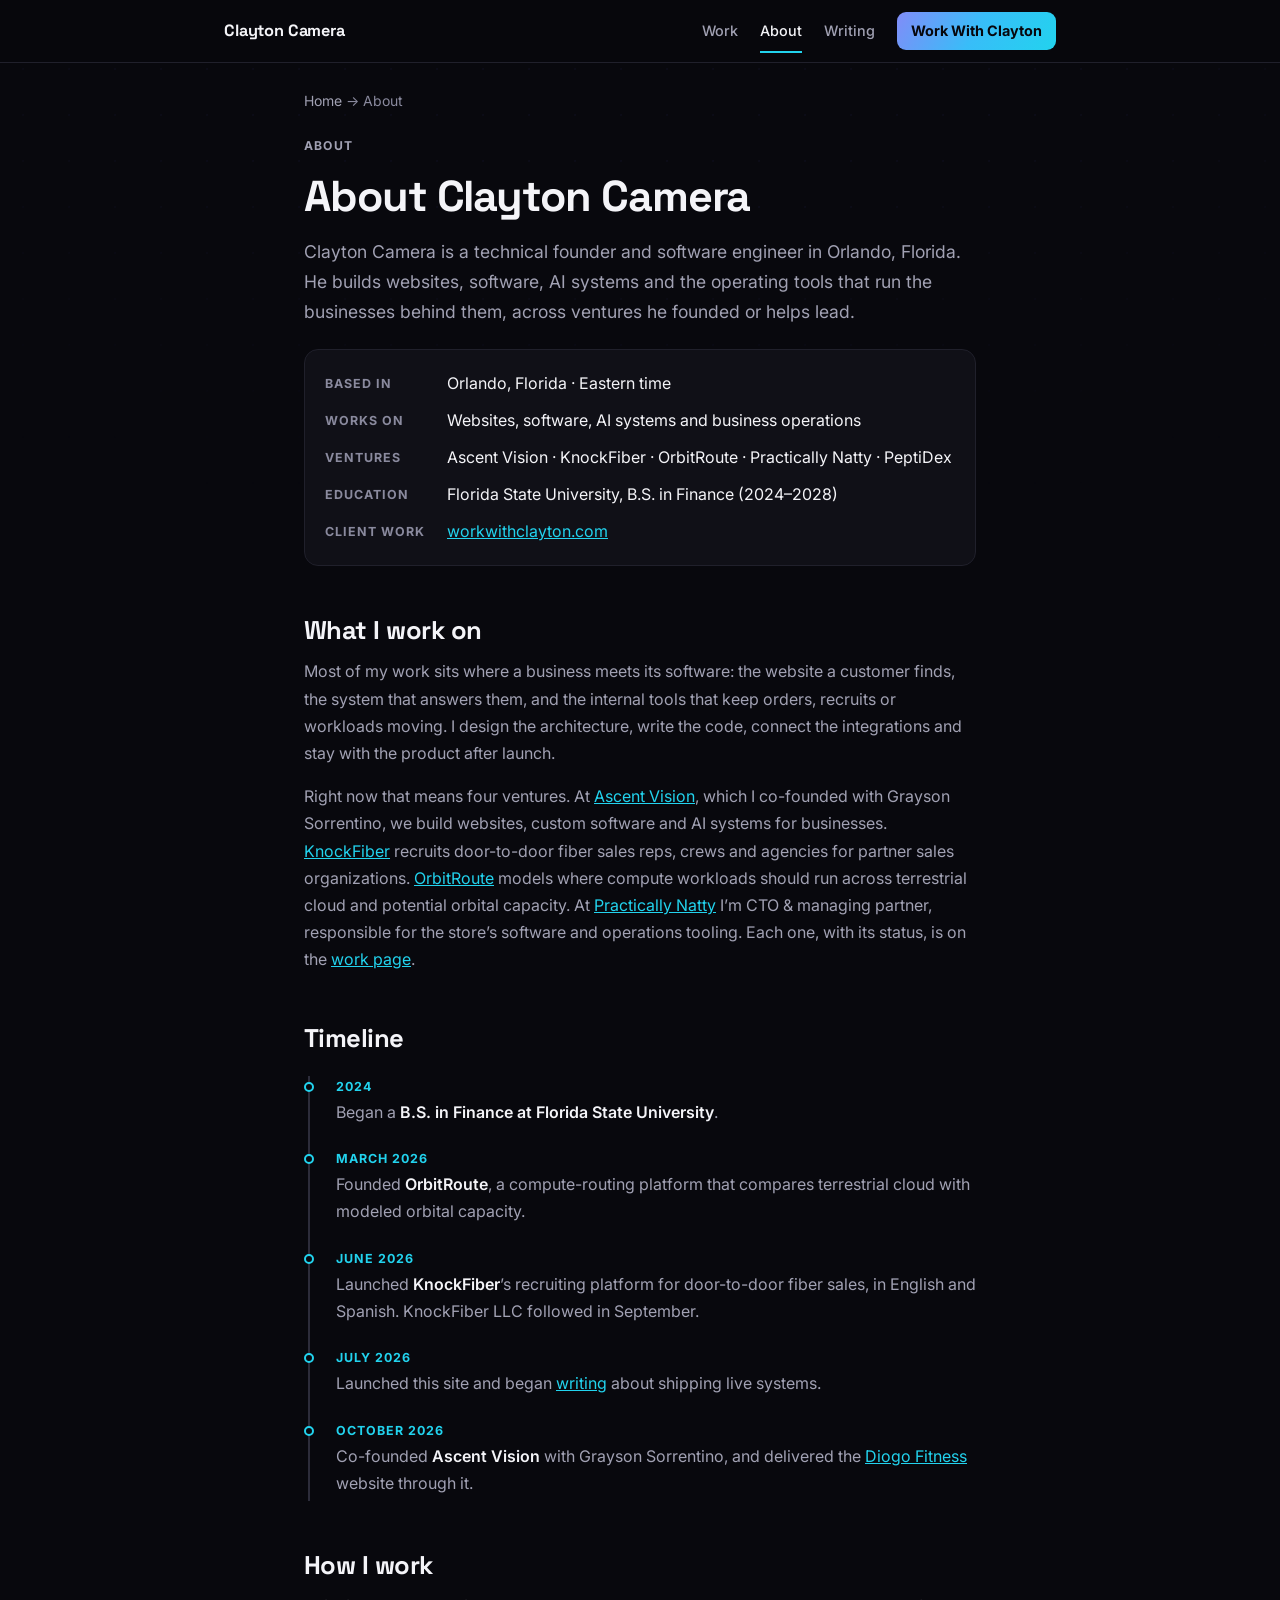
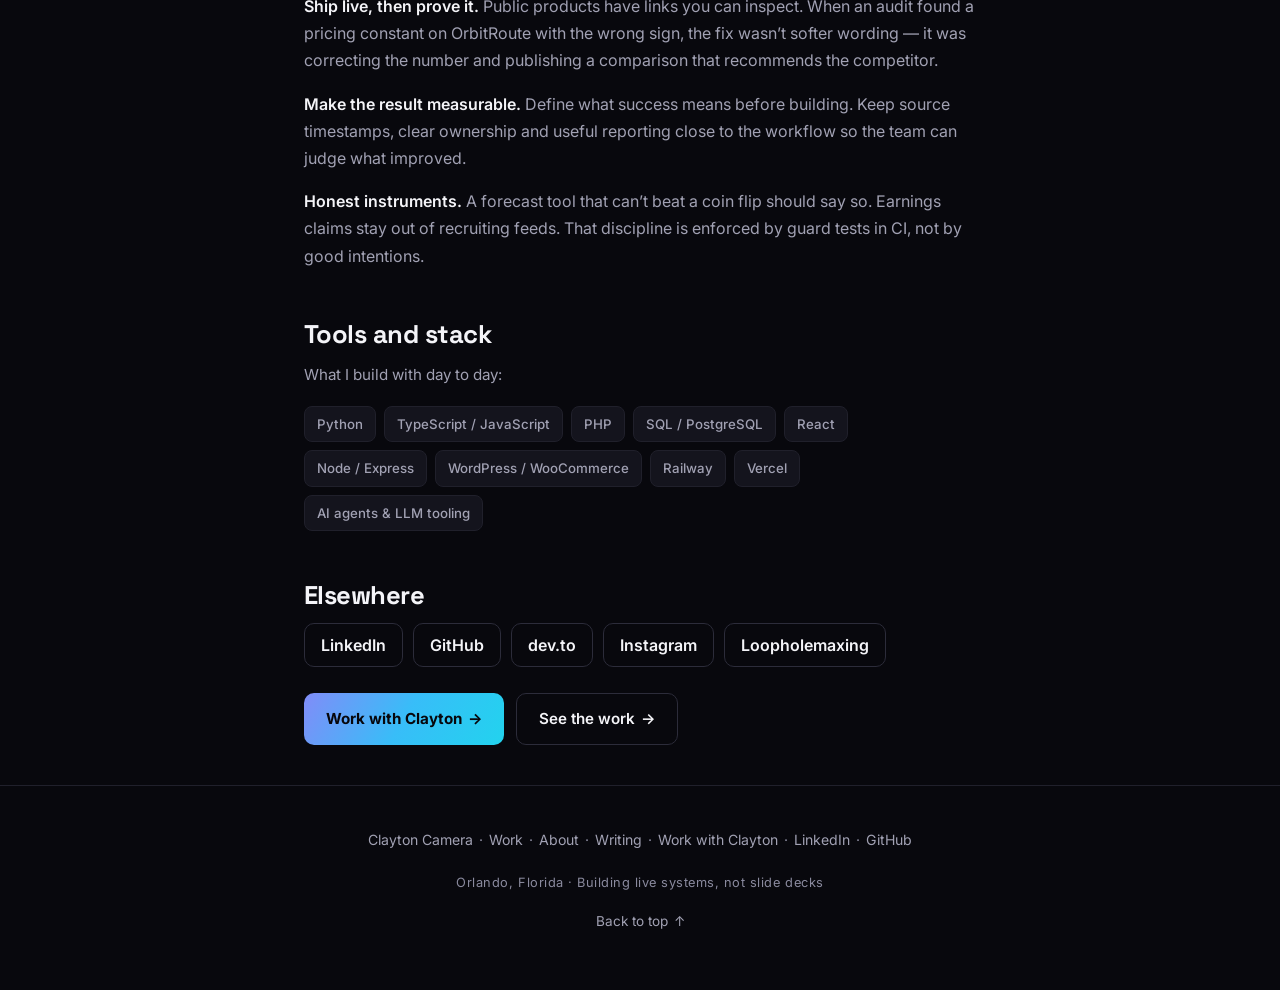
==== about/index.html @ dbefe6be "Pages: five-section homepage, new /about/ and /work/, Ascent Vision + BTC Brain status fixes - Homep" ====
<!DOCTYPE html>
<html lang="en">
<head>
  <meta charset="UTF-8">
  <meta name="viewport" content="width=device-width, initial-scale=1.0">

  <!-- ================================================================
       /about/ — the long-form bio. The homepage stays a short pitch;
       the detail lives here.

       Entity rules (see /index.html): this page REFERENCES the Person
       @id and never redefines it — no name/description/image/sameAs on
       a #person node here. Its <h1> is "About Clayton Camera", never the
       bare name: only the homepage may claim that (tests/seo-scan.sh).
       Facts must match the brain's public record; dates that are not
       certain are left out rather than guessed.
       ================================================================ -->

  <title>About Clayton Camera — Technical Founder in Orlando, FL</title>
  <meta name="description" content="Clayton Camera is a technical founder and software engineer in Orlando, Florida. His ventures, timeline, how he works and the tools he builds with.">
  <link rel="canonical" href="https://claytoncamera.com/about/">

  <meta property="og:type" content="profile">
  <meta property="og:title" content="About Clayton Camera">
  <meta property="og:description" content="Technical founder and software engineer in Orlando, Florida: ventures, timeline, how he works and the tools he builds with.">
  <meta property="og:url" content="https://claytoncamera.com/about/">
  <meta property="og:site_name" content="Clayton Camera">
  <meta property="og:image" content="https://claytoncamera.com/assets/clayton-camera.jpg">
  <meta name="twitter:card" content="summary">
  <meta name="twitter:title" content="About Clayton Camera">
  <meta name="twitter:description" content="Technical founder and software engineer in Orlando, Florida: ventures, timeline and how he works.">
  <meta name="twitter:image" content="https://claytoncamera.com/assets/clayton-camera.jpg">
  <meta name="theme-color" content="#08080d">
  <link rel="icon" href="/assets/favicon-64.png" type="image/png">
  <link rel="apple-touch-icon" href="/assets/apple-touch-icon.png">
  <script>document.documentElement.className += ' js';</script>
  <script src="/assets/nav.js" defer></script>

  <script type="application/ld+json">
  {
    "@context": "https://schema.org",
    "@graph": [
      {
        "@type": "AboutPage",
        "@id": "https://claytoncamera.com/about/#webpage",
        "url": "https://claytoncamera.com/about/",
        "name": "About Clayton Camera",
        "description": "Clayton Camera is a technical founder and software engineer in Orlando, Florida. His ventures, timeline, how he works and the tools he builds with.",
        "inLanguage": "en-US",
        "isPartOf": { "@id": "https://claytoncamera.com/#website" },
        "about": { "@id": "https://claytoncamera.com/#person" },
        "mainEntity": { "@id": "https://claytoncamera.com/#person" },
        "breadcrumb": { "@id": "https://claytoncamera.com/about/#breadcrumb" }
      },
      {
        "@type": "BreadcrumbList",
        "@id": "https://claytoncamera.com/about/#breadcrumb",
        "itemListElement": [
          { "@type": "ListItem", "position": 1, "name": "Clayton Camera", "item": "https://claytoncamera.com/" },
          { "@type": "ListItem", "position": 2, "name": "About" }
        ]
      }
    ]
  }
  </script>

  <link rel="preconnect" href="https://fonts.googleapis.com">
  <link rel="preconnect" href="https://fonts.gstatic.com" crossorigin>
  <link href="https://fonts.googleapis.com/css2?family=Inter:wght@400;500;600;700&family=Space+Grotesk:wght@500;600;700&display=swap" rel="stylesheet">
  <link rel="stylesheet" href="/assets/article.css">
</head>
<body>
  <a class="skip-link" href="#main">Skip to content</a>
  <div class="bg-grid"></div>

  <header class="top-header">
    <div class="wrap">
      <a class="logo" href="/">Clayton Camera</a>
      <nav id="primary-nav" aria-label="Primary"><ul class="nav-links">
        <li><a href="/work/">Work</a></li>
        <li class="hide-sm"><a href="/about/" aria-current="page">About</a></li>
        <li class="hide-sm"><a href="/writing/">Writing</a></li>
        <li><a class="nav-cta" href="https://workwithclayton.com/">Work With Clayton</a></li>
      </ul></nav>
      <button class="nav-toggle" type="button" aria-expanded="false" aria-controls="primary-nav" aria-label="Menu"><span class="nav-toggle-bars" aria-hidden="true"></span></button>
    </div>
  </header>

  <main class="wrap" id="main" tabindex="-1">
    <nav class="crumbs" aria-label="Breadcrumb"><a href="/">Home</a> <span aria-hidden="true">→</span> <span aria-current="page">About</span></nav>

    <div class="page">
      <p class="eyebrow">About</p>
      <h1>About Clayton Camera</h1>
      <p class="lede">Clayton Camera is a technical founder and software engineer in Orlando, Florida. He builds websites, software, AI systems and the operating tools that run the businesses behind them, across ventures he founded or helps lead.</p>

      <dl class="facts">
        <dt>Based in</dt>
        <dd>Orlando, Florida · Eastern time</dd>
        <dt>Works on</dt>
        <dd>Websites, software, AI systems and business operations</dd>
        <dt>Ventures</dt>
        <dd>Ascent Vision · KnockFiber · OrbitRoute · Practically Natty · PeptiDex</dd>
        <dt>Education</dt>
        <dd>Florida State University, B.S. in Finance (2024–2028)</dd>
        <dt>Client work</dt>
        <dd><a href="https://workwithclayton.com/">workwithclayton.com</a></dd>
      </dl>

      <section aria-labelledby="what">
        <h2 id="what">What I work on</h2>
        <p>Most of my work sits where a business meets its software: the website a customer finds, the system that answers them, and the internal tools that keep orders, recruits or workloads moving. I design the architecture, write the code, connect the integrations and stay with the product after launch.</p>
        <p>Right now that means four ventures. At <a href="https://ascentvision.org/">Ascent Vision</a>, which I co-founded with Grayson Sorrentino, we build websites, custom software and AI systems for businesses. <a href="https://www.knockfiber.com/">KnockFiber</a> recruits door-to-door fiber sales reps, crews and agencies for partner sales organizations. <a href="https://www.orbitroute.ai">OrbitRoute</a> models where compute workloads should run across terrestrial cloud and potential orbital capacity. At <a href="https://practicallynatty.com">Practically Natty</a> I’m CTO &amp; managing partner, responsible for the store’s software and operations tooling. Each one, with its status, is on the <a href="/work/">work page</a>.</p>
      </section>

      <section aria-labelledby="timeline">
        <h2 id="timeline">Timeline</h2>
        <ol class="timeline">
          <li><span class="when">2024</span> Began a <strong>B.S. in Finance at Florida State University</strong>.</li>
          <li><span class="when">March 2026</span> Founded <strong>OrbitRoute</strong>, a compute-routing platform that compares terrestrial cloud with modeled orbital capacity.</li>
          <li><span class="when">June 2026</span> Launched <strong>KnockFiber</strong>’s recruiting platform for door-to-door fiber sales, in English and Spanish. KnockFiber LLC followed in September.</li>
          <li><span class="when">July 2026</span> Launched this site and began <a href="/writing/">writing</a> about shipping live systems.</li>
          <li><span class="when">October 2026</span> Co-founded <strong>Ascent Vision</strong> with Grayson Sorrentino, and delivered the <a href="https://diogofit.com/">Diogo Fitness</a> website through it.</li>
        </ol>
      </section>

      <section aria-labelledby="how">
        <h2 id="how">How I work</h2>
        <p><strong>Ship live, then prove it.</strong> Public products have links you can inspect. When an audit found a pricing constant on OrbitRoute with the wrong sign, the fix wasn’t softer wording — it was correcting the number and publishing a comparison that recommends the competitor.</p>
        <p><strong>Make the result measurable.</strong> Define what success means before building. Keep source timestamps, clear ownership and useful reporting close to the workflow so the team can judge what improved.</p>
        <p><strong>Honest instruments.</strong> A forecast tool that can’t beat a coin flip should say so. Earnings claims stay out of recruiting feeds. That discipline is enforced by guard tests in CI, not by good intentions.</p>
      </section>

      <section aria-labelledby="stack">
        <h2 id="stack">Tools and stack</h2>
        <p class="section-note">What I build with day to day:</p>
        <div class="tags">
          <span class="tag">Python</span>
          <span class="tag">TypeScript / JavaScript</span>
          <span class="tag">PHP</span>
          <span class="tag">SQL / PostgreSQL</span>
          <span class="tag">React</span>
          <span class="tag">Node / Express</span>
          <span class="tag">WordPress / WooCommerce</span>
          <span class="tag">Railway</span>
          <span class="tag">Vercel</span>
          <span class="tag">AI agents &amp; LLM tooling</span>
        </div>
      </section>

      <section aria-labelledby="elsewhere">
        <h2 id="elsewhere">Elsewhere</h2>
        <p class="nf-links">
          <a href="https://www.linkedin.com/in/claytoncamera" rel="me">LinkedIn</a>
          <a href="https://github.com/claytoncamera" rel="me">GitHub</a>
          <a href="https://dev.to/claytoncamera" rel="me">dev.to</a>
          <a href="https://www.instagram.com/clayton_camera/" rel="me">Instagram</a>
          <a href="https://loopholemaxing.com/" rel="me">Loopholemaxing</a>
        </p>
      </section>

      <div class="cta-row">
        <a class="btn-hire" href="https://workwithclayton.com/">Work with Clayton <span aria-hidden="true">→</span></a>
        <a class="btn-ghost" href="/work/">See the work <span aria-hidden="true">→</span></a>
      </div>
    </div>
  </main>

  <footer class="site-footer">
    <p><span class="fl-i"><a href="/">Clayton Camera</a> ·</span> <span class="fl-i"><a href="/work/">Work</a> ·</span> <span class="fl-i"><a href="/about/">About</a> ·</span> <span class="fl-i"><a href="/writing/">Writing</a> ·</span> <span class="fl-i"><a href="https://workwithclayton.com/">Work with Clayton</a> ·</span> <span class="fl-i"><a href="https://www.linkedin.com/in/claytoncamera" rel="me">LinkedIn</a> ·</span> <span class="fl-i"><a href="https://github.com/claytoncamera" rel="me">GitHub</a></span></p>
    <p class="footer-tagline">Orlando, Florida · Building live systems, not slide decks</p>
    <a class="to-top" href="#main">Back to top <span aria-hidden="true">↑</span></a>
  </footer>

  <script async src="https://analytics-hub-production-9e6b.up.railway.app/track.js?v=20260616a" data-site="claytoncamera"></script>
</body>
</html>
---- assets/article.css ----
/* ===================================================================
   claytoncamera.com — shared styles for /writing/ pages (and /404.html).

   The homepage keeps its own inline styles on purpose (it is the
   entity page and must render with zero extra requests). Everything
   under /writing/ shares this sheet. Same tokens as the homepage —
   if you change a colour there, change it here too. The header,
   mobile menu, focus ring, skip link and footer rules are also shared
   with the homepage's inline <style>: keep the two copies identical.
   =================================================================== */

*, *::before, *::after { box-sizing: border-box; margin: 0; padding: 0; }

/* Metric-matched local fallbacks: until Inter / Space Grotesk arrive,
   text is set in Arial scaled to the same box, so the font swap does not
   reflow the page. Where Arial is absent the stack falls through to
   system-ui exactly as before. */
@font-face { font-family: 'Inter Fallback'; src: local('Arial'); size-adjust: 107.1%; ascent-override: 90.4%; descent-override: 22.5%; line-gap-override: 0%; }
@font-face { font-family: 'Space Grotesk Fallback'; src: local('Arial'); size-adjust: 106%; ascent-override: 92.8%; descent-override: 27.5%; line-gap-override: 0%; }

:root {
  color-scheme: dark;
  --font-body: 'Inter', 'Inter Fallback', system-ui, -apple-system, BlinkMacSystemFont, 'Segoe UI', Roboto, sans-serif;
  --font-display: 'Space Grotesk', 'Space Grotesk Fallback', var(--font-body);
  --font-mono: ui-monospace, SFMono-Regular, 'SF Mono', Menlo, monospace;
  --bg-primary: #08080d;
  --bg-card: #101017;
  --bg-card-2: #14141d;
  --border: #20202b;
  --border-light: #2c2c3a;
  --text-primary: #f4f4f8;
  --text-secondary: #a1a1b3;
  --text-muted: #8a8a9e;
  --brand-1: #6366f1;
  --brand-3: #22d3ee;
  --green: #34d399;
  --grad-brand: linear-gradient(120deg, #818cf8 0%, #38bdf8 50%, #22d3ee 100%);
  --header-h: 62px;
}

html { scroll-behavior: smooth; scroll-padding-top: calc(var(--header-h) + 14px); -webkit-font-smoothing: antialiased; }
body { font-family: var(--font-body); background: var(--bg-primary); color: var(--text-primary); line-height: 1.7; overflow-wrap: break-word; }
a { color: var(--brand-3); }
h1, h2, h3 { text-wrap: balance; }
p, li { text-wrap: pretty; }

/* Keyboard wayfinding: skip link + one branded focus ring */
.skip-link { position: absolute; left: 16px; top: -120px; z-index: 100; background: var(--grad-brand); color: #07070c; font-weight: 700; padding: 10px 16px; border-radius: 10px; text-decoration: none; }
.skip-link:focus { top: 10px; }
main:focus { outline: none; }
:focus-visible { outline: 2px solid var(--brand-3); outline-offset: 3px; }

.bg-grid {
  position: fixed; inset: 0; z-index: -2;
  background-image: radial-gradient(circle, rgba(99,102,241,0.045) 1px, transparent 1px);
  background-size: 46px 46px;
  mask-image: radial-gradient(ellipse 90% 60% at 50% 0%, #000 40%, transparent 100%);
  -webkit-mask-image: radial-gradient(ellipse 90% 60% at 50% 0%, #000 40%, transparent 100%);
}

.wrap { max-width: 720px; margin: 0 auto; padding: 0 24px; }

.top-header {
  position: sticky; top: 0; z-index: 50;
  background: rgba(8,8,13,0.82); backdrop-filter: blur(14px);
  border-bottom: 1px solid var(--border);
}
.top-header .wrap { display: flex; align-items: center; justify-content: space-between; gap: 12px; height: 62px; max-width: 880px; }
.logo { display: inline-flex; align-items: center; min-height: 44px; margin-right: auto; white-space: nowrap; font-family: var(--font-display); font-weight: 700; font-size: 1.02rem; color: var(--text-primary); text-decoration: none; letter-spacing: -0.01em; }
.nav-links { display: flex; gap: 22px; list-style: none; align-items: center; }
.nav-links a { display: inline-flex; align-items: center; min-height: 44px; white-space: nowrap; color: var(--text-secondary); text-decoration: none; font-size: 0.9rem; font-weight: 500; transition: color 150ms ease; }
.nav-links a:hover { color: var(--text-primary); }
.nav-links a[aria-current] { color: var(--text-primary); box-shadow: inset 0 -2px 0 var(--brand-3); }
.nav-links .nav-cta { background: var(--grad-brand); color: #07070c !important; min-height: 38px; padding: 0 14px; border-radius: 9px; font-weight: 700 !important; }
.nav-links .nav-cta:hover { filter: brightness(1.08); }

/* Mobile menu toggle — shown at 620px and below once /assets/nav.js has run */
.nav-toggle { display: none; flex-shrink: 0; align-items: center; justify-content: center; width: 44px; height: 44px; background: none; border: 1px solid var(--border-light); border-radius: 10px; color: var(--text-primary); cursor: pointer; }
.nav-toggle:hover { border-color: var(--brand-1); }
.nav-toggle-bars, .nav-toggle-bars::before, .nav-toggle-bars::after { display: block; width: 18px; height: 2px; border-radius: 2px; background: currentColor; transition: transform 150ms ease, background-color 150ms ease; }
.nav-toggle-bars { position: relative; }
.nav-toggle-bars::before, .nav-toggle-bars::after { content: ''; position: absolute; left: 0; }
.nav-toggle-bars::before { top: -6px; }
.nav-toggle-bars::after { top: 6px; }
.nav-toggle[aria-expanded="true"] .nav-toggle-bars { background-color: transparent; }
.nav-toggle[aria-expanded="true"] .nav-toggle-bars::before { transform: translateY(6px) rotate(45deg); }
.nav-toggle[aria-expanded="true"] .nav-toggle-bars::after { transform: translateY(-6px) rotate(-45deg); }

.crumbs { font-size: 0.875rem; color: var(--text-muted); padding: 26px 0 0; }
.crumbs a { display: inline-block; padding: 10px 0; margin: -10px 0; color: var(--text-secondary); text-decoration: none; }
.crumbs a:hover { color: var(--text-primary); }

article, .listing { padding: 18px 0 40px; }

.eyebrow {
  display: inline-flex; align-items: center; gap: 8px;
  font-size: 0.76rem; font-weight: 700; letter-spacing: 0.1em; text-transform: uppercase;
  color: var(--brand-3); margin-bottom: 14px;
}
.listing .eyebrow { color: var(--brand-3); }

h1 { font-family: var(--font-display); font-size: clamp(1.9rem, 4.6vw, 2.7rem); line-height: 1.12; letter-spacing: -0.025em; margin-bottom: 16px; }
h2 { font-family: var(--font-display); font-size: clamp(1.3rem, 3vw, 1.6rem); letter-spacing: -0.02em; margin: 40px 0 12px; line-height: 1.25; }
h3 { font-family: var(--font-display); font-size: 1.15rem; margin: 26px 0 8px; letter-spacing: -0.01em; }

.byline { font-size: 0.9rem; color: var(--text-muted); margin-bottom: 30px; padding-bottom: 22px; border-bottom: 1px solid var(--border); }
.byline a { color: var(--text-secondary); text-decoration: none; }
.byline a:hover { color: var(--text-primary); }

article p, .listing p { color: var(--text-secondary); margin-bottom: 16px; }
article p strong, .listing p strong { color: var(--text-primary); font-weight: 600; }
article .lede { font-size: 1.1rem; color: var(--text-secondary); }

article ul, article ol { color: var(--text-secondary); margin: 0 0 18px 22px; }
article li { margin-bottom: 8px; }

code { font-family: var(--font-mono); font-size: 0.88em; background: var(--bg-card-2); border: 1px solid var(--border); border-radius: 5px; padding: 1px 5px; color: var(--text-primary); }
pre { background: var(--bg-card); border: 1px solid var(--border); border-radius: 12px; padding: 16px 18px; overflow-x: auto; margin-bottom: 18px; }
pre code { background: none; border: none; padding: 0; font-size: 0.84rem; line-height: 1.6; color: var(--text-secondary); }

blockquote { background: var(--bg-card); border: 1px solid var(--border); border-left: 3px solid var(--brand-1); border-radius: 12px; padding: 16px 20px; margin: 24px 0; font-style: normal; color: var(--text-secondary); }
/* Opt-in label line: a quote that opens with a bold phrase (new-post.py adds the class). */
blockquote.labelled > strong:first-child { display: block; font-size: 0.78rem; font-weight: 700; letter-spacing: 0.1em; text-transform: uppercase; color: #818cf8; margin-bottom: 6px; }

.callout { background: var(--bg-card); border: 1px solid var(--border); border-left: 3px solid var(--brand-3); border-radius: 12px; padding: 18px 20px; margin: 24px 0; }
.callout p:last-child { margin-bottom: 0; }
.callout .callout-label { font-size: 0.78rem; font-weight: 700; letter-spacing: 0.1em; text-transform: uppercase; color: var(--brand-3); display: block; margin-bottom: 8px; }

table { width: 100%; border-collapse: separate; border-spacing: 0; margin-bottom: 20px; font-size: 0.92rem; background: var(--bg-card); border: 1px solid var(--border); border-radius: 12px; overflow: hidden; }
th, td { text-align: left; padding: 9px 12px; border-bottom: 1px solid var(--border); color: var(--text-secondary); }
th { color: var(--text-primary); font-weight: 600; font-size: 0.82rem; text-transform: uppercase; letter-spacing: 0.06em; }
thead th { background: var(--bg-card-2); vertical-align: bottom; }
tbody tr:last-child td { border-bottom: 0; }
td { vertical-align: top; }
td:first-child { color: var(--text-primary); }
td strong { color: var(--text-primary); }
td code { overflow-wrap: anywhere; }

.post-list { list-style: none; margin: 30px 0 0; padding: 0; }
.post-list li { position: relative; background: var(--bg-card); border: 1px solid var(--border); border-radius: 14px; padding: 22px; margin-bottom: 14px; transition: border-color 200ms ease, transform 200ms ease; }
.post-list li:hover { border-color: var(--border-light); transform: translateY(-2px); }
.post-list h2 { margin: 0 0 8px; font-size: 1.2rem; }
/* The title link stretches over the whole card, so the card is the tap target. */
.post-list h2 a { color: var(--text-primary); text-decoration: none; }
.post-list h2 a::before { content: ''; position: absolute; inset: 0; border-radius: 14px; }
.post-list h2 a:hover { color: var(--brand-3); }
.post-list p a { position: relative; z-index: 1; }
.post-list li:has(a:focus-visible) { border-color: var(--brand-3); }
@supports not selector(:has(*)) { .post-list li:focus-within { border-color: var(--brand-3); } }
.post-list .meta { font-size: 0.75rem; text-transform: uppercase; letter-spacing: 0.07em; color: var(--text-muted); font-weight: 600; margin-bottom: 10px; }
.post-list p { font-size: 1rem; margin: 0; }

.author-card { display: flex; gap: 16px; align-items: flex-start; background: var(--bg-card); border: 1px solid var(--border); border-radius: 14px; padding: 20px; margin: 44px 0 0; }
.author-card img { width: 60px; height: 60px; border-radius: 50%; object-fit: cover; object-position: 50% 12%; border: 2px solid var(--border-light); flex-shrink: 0; }
.author-card h3 { margin: 0 0 4px; font-size: 1rem; }
.author-card h3 a { display: inline-block; padding: 8px 0; margin: -8px 0; }
.author-card p { font-size: 0.9rem; margin: 0; }

/* End-of-post wayfinding back to the hub */
.post-end { margin: 28px 0 0; }
.post-end a { display: inline-flex; align-items: center; gap: 8px; min-height: 44px; padding: 0 18px; border: 1px solid var(--border-light); border-radius: 10px; color: var(--text-primary); text-decoration: none; font-weight: 600; transition: border-color 150ms ease; }
.post-end a:hover { border-color: var(--brand-1); }

/* 404 page: the three ways back */
.listing .nf-links, .page .nf-links { display: flex; flex-wrap: wrap; gap: 10px; margin-top: 8px; }
.nf-links a { display: inline-flex; align-items: center; min-height: 44px; padding: 0 16px; border: 1px solid var(--border-light); border-radius: 10px; color: var(--text-primary); text-decoration: none; font-weight: 600; transition: border-color 150ms ease; }
.nf-links a:hover { border-color: var(--brand-1); }

.site-footer { border-top: 1px solid var(--border); padding: 30px 24px 46px; text-align: center; color: var(--text-muted); font-size: 0.88rem; }
.site-footer a { color: var(--text-secondary); text-decoration: none; }
.site-footer a:hover { color: var(--text-primary); }
.site-footer .fl-i { white-space: nowrap; }
.site-footer .fl-i a { display: inline-block; padding: 12px 2px; }
.footer-tagline { margin-top: 8px; font-size: 0.8rem; color: var(--text-muted); letter-spacing: 0.04em; }
.site-footer .to-top { display: inline-flex; align-items: center; gap: 6px; min-height: 44px; margin-top: 6px; color: var(--text-secondary); font-size: 0.85rem; }
.site-footer .to-top:hover { color: var(--text-primary); }

@media (max-width: 620px) {
  :root { --header-h: 56px; }
  .wrap { padding: 0 20px; }
  .top-header .wrap { position: relative; height: 56px; }
  .logo { font-size: 0.98rem; }
  .nav-links { gap: 10px; }
  .nav-links a { font-size: 0.875rem; }
  .nav-links .nav-cta { padding: 0 11px; font-size: 0.84rem; }
  .nav-links li.hide-sm { display: none; }
  /* Mobile menu: the header row keeps the logo + CTA, everything else
     opens as a panel under it. Without JS the header behaves as before. */
  .js .nav-toggle { display: inline-flex; }
  .js .nav-links li:not(:last-child) { display: none; }
  .js .top-header.menu-open .nav-links { position: absolute; top: 100%; left: 0; right: 0; flex-direction: column; align-items: stretch; gap: 0; padding: 6px 20px 18px; background: var(--bg-primary); border-top: 1px solid var(--border); border-bottom: 1px solid var(--border); box-shadow: 0 18px 40px rgba(0,0,0,0.5); }
  .js .top-header.menu-open .nav-links li { display: block; }
  .js .top-header.menu-open .nav-links li:not(:last-child) { border-bottom: 1px solid var(--border); }
  .js .top-header.menu-open .nav-links a { display: flex; min-height: 50px; font-size: 1rem; color: var(--text-primary); }
  .js .top-header.menu-open .nav-links a[aria-current] { box-shadow: inset 3px 0 0 var(--brand-3); padding-left: 12px; }
  .js .top-header.menu-open .nav-links .nav-cta { justify-content: center; min-height: 48px; margin-top: 14px; font-size: 0.95rem; border-radius: 10px; }
  .eyebrow, .post-list .meta, .callout .callout-label, .footer-tagline, blockquote.labelled > strong:first-child { font-size: 0.8125rem; }
  .post-list .meta { letter-spacing: 0.04em; }
  td code { font-size: 0.8125rem; }
  th { text-transform: none; letter-spacing: 0; font-size: 0.85rem; }
  th, td { padding: 10px; }
  .author-card { flex-direction: row; gap: 14px; }
  .author-card img { width: 48px; height: 48px; }
  .author-card p { font-size: 0.95rem; }
}
@media (max-width: 380px) {
  .wrap { padding: 0 16px; }
  .top-header .wrap { gap: 10px; }
  .logo { font-size: 0.92rem; }
  .nav-links { gap: 8px; }
  .nav-links .nav-cta { padding: 0 10px; }
  .js .top-header.menu-open .nav-links { padding-left: 16px; padding-right: 16px; }
}
/* Below 351px the row cannot fit: two rows, and the header scrolls away
   instead of taking a fifth of the screen. */
@media (max-width: 350px) {
  :root { --header-h: 0px; }
  .top-header { position: static; }
  .top-header .wrap { height: auto; min-height: 56px; flex-wrap: wrap; justify-content: center; column-gap: 12px; padding-block: 4px; }
  .js .nav-toggle { order: 1; }
  .js .top-header nav { order: 2; flex-basis: 100%; }
  .js .nav-links li:last-child { flex: 1; }
  .js .nav-links .nav-cta { display: flex; justify-content: center; }
}
@media (min-width: 768px) {
  article { font-size: 1.0625rem; }
  article .lede { font-size: 1.2rem; }
  article h3 { font-size: 1.2rem; }
}
/* Windows High Contrast / forced colours repaints backgrounds to Canvas,
   which would erase the CSS-drawn menu bars; paint them in ButtonText. */
@media (forced-colors: active) {
  .nav-toggle-bars, .nav-toggle-bars::before, .nav-toggle-bars::after { forced-color-adjust: none; background: ButtonText; }
  .nav-toggle[aria-expanded="true"] .nav-toggle-bars { background: transparent; }
  /* box-shadow is dropped in forced colours, so mark the current page with an underline */
  .nav-links a[aria-current] { text-decoration: underline; text-decoration-thickness: 2px; text-underline-offset: 6px; }
}
@media (prefers-reduced-motion: reduce) {
  html { scroll-behavior: auto; }
  .post-list li, .post-list li:hover { transition: none; transform: none; }
  .nav-toggle-bars, .nav-toggle-bars::before, .nav-toggle-bars::after { transition: none; }
}

/* ===================================================================
   /about/ and /work/ — the profile pages. Cards, tags and buttons copy
   the homepage's inline rules (same tokens, same 14px card radius);
   if you change one copy, change the other.
   =================================================================== */
.wrap.wide { max-width: 880px; }
.page { padding: 18px 0 40px; }
.page p { color: var(--text-secondary); max-width: 70ch; margin-bottom: 16px; }
.page p strong { color: var(--text-primary); font-weight: 600; }
.page .lede { font-size: 1.1rem; }
.page h2 { margin-top: 48px; }
.page .section-note { font-size: 0.95rem; }

.cards { display: grid; grid-template-columns: repeat(auto-fit, minmax(min(100%, 300px), 1fr)); gap: 14px; margin: 22px 0 8px; }
.cards > .card:last-child:nth-child(odd) { grid-column: 1 / -1; }
.card { position: relative; background: var(--bg-card); border: 1px solid var(--border); border-radius: 14px; padding: 20px; transition: border-color 200ms ease, transform 200ms ease; }
.card:hover { border-color: var(--border-light); transform: translateY(-2px); }
.card .meta { font-size: 0.75rem; text-transform: uppercase; letter-spacing: 0.07em; color: var(--text-muted); font-weight: 600; margin-bottom: 10px; }
.card h3 { margin: 0 0 6px; font-size: 1.05rem; }
/* The title link stretches over the whole card, so the card is the tap target. */
.card h3 a { display: inline-block; padding: 3px 0; color: var(--text-primary); text-decoration: none; }
.card h3 a::before { content: ''; position: absolute; inset: 0; border-radius: 14px; }
.card h3 a[target="_blank"]::after { content: '\2197'; content: '\2197' / ''; margin-left: 6px; font-size: 0.8em; color: var(--text-muted); }
.card h3 a:hover { color: var(--brand-3); }
.card p { font-size: 0.95rem; margin: 0; }
.card p + p { margin-top: 10px; }
.card p a, .card .card-links a { position: relative; z-index: 1; }
.card .card-links { display: flex; flex-wrap: wrap; gap: 0 18px; margin-top: 8px; font-size: 0.9rem; }
.card .card-links a { display: inline-flex; align-items: center; min-height: 44px; }
.card:has(a:focus-visible) { border-color: var(--brand-3); }
@supports not selector(:has(*)) { .card:focus-within { border-color: var(--brand-3); } }

/* Quick facts on /about/: label column + value column, one row per fact */
.facts { display: grid; grid-template-columns: max-content 1fr; gap: 10px 22px; margin: 22px 0 8px; padding: 20px; background: var(--bg-card); border: 1px solid var(--border); border-radius: 14px; }
.facts dt { font-size: 0.78rem; font-weight: 700; letter-spacing: 0.08em; text-transform: uppercase; color: var(--text-muted); padding-top: 3px; }
.facts dd { color: var(--text-primary); }

.timeline { list-style: none; margin: 22px 0 8px; padding: 0 0 0 4px; }
.timeline li { position: relative; padding: 0 0 22px 26px; border-left: 2px solid var(--border-light); color: var(--text-secondary); }
.timeline li:last-child { padding-bottom: 4px; }
.timeline li::before { content: ''; position: absolute; left: -6px; top: 6px; width: 10px; height: 10px; border-radius: 50%; background: var(--bg-primary); border: 2px solid var(--brand-3); }
.timeline .when { display: block; font-size: 0.78rem; font-weight: 700; letter-spacing: 0.08em; text-transform: uppercase; color: var(--brand-3); margin-bottom: 2px; }
.timeline strong { color: var(--text-primary); font-weight: 600; }

.tags { display: flex; flex-wrap: wrap; gap: 8px; margin-top: 18px; }
.tag { background: var(--bg-card-2); border: 1px solid var(--border); color: var(--text-secondary); padding: 6px 12px; border-radius: 8px; font-size: 0.83rem; font-weight: 500; }

.cta-row { display: flex; flex-wrap: wrap; gap: 12px; margin-top: 26px; }
.cta-row a { display: inline-flex; align-items: center; justify-content: center; gap: 6px; min-height: 48px; text-align: center; }
.btn-hire { background: var(--grad-brand); color: #07070c; text-decoration: none; font-weight: 700; padding: 12px 22px; border-radius: 10px; font-size: 0.95rem; }
.btn-hire:hover { filter: brightness(1.08); }
.btn-ghost { border: 1px solid var(--border-light); color: var(--text-primary); text-decoration: none; font-weight: 600; padding: 12px 22px; border-radius: 10px; font-size: 0.95rem; }
.btn-ghost:hover { border-color: var(--brand-1); }

@media (max-width: 620px) {
  .card .meta, .facts dt, .timeline .when { font-size: 0.8125rem; letter-spacing: 0.04em; }
  .card p { font-size: 1rem; }
  .facts { grid-template-columns: 1fr; gap: 2px; }
  .facts dd + dt { margin-top: 12px; }
  .cta-row { flex-direction: column; align-items: stretch; }
}
@media (prefers-reduced-motion: reduce) {
  .card, .card:hover { transition: none; transform: none; }
}
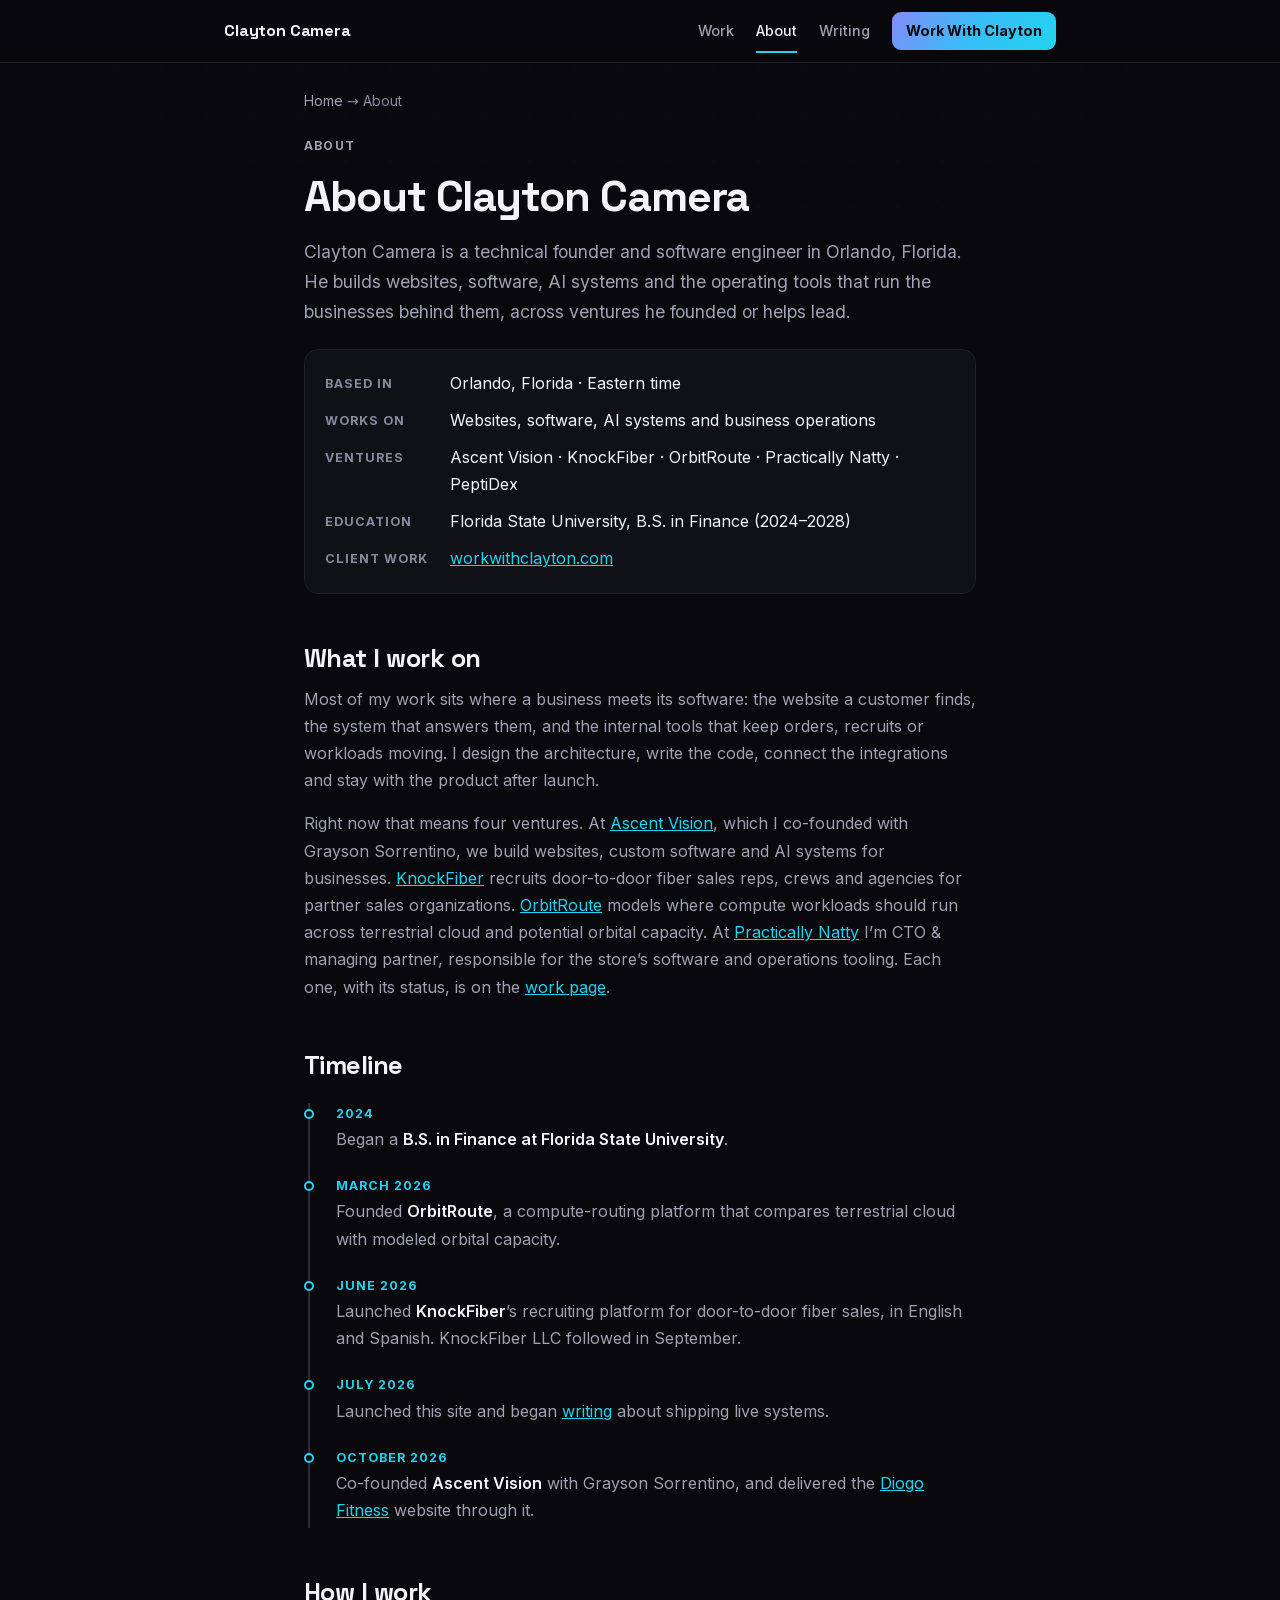
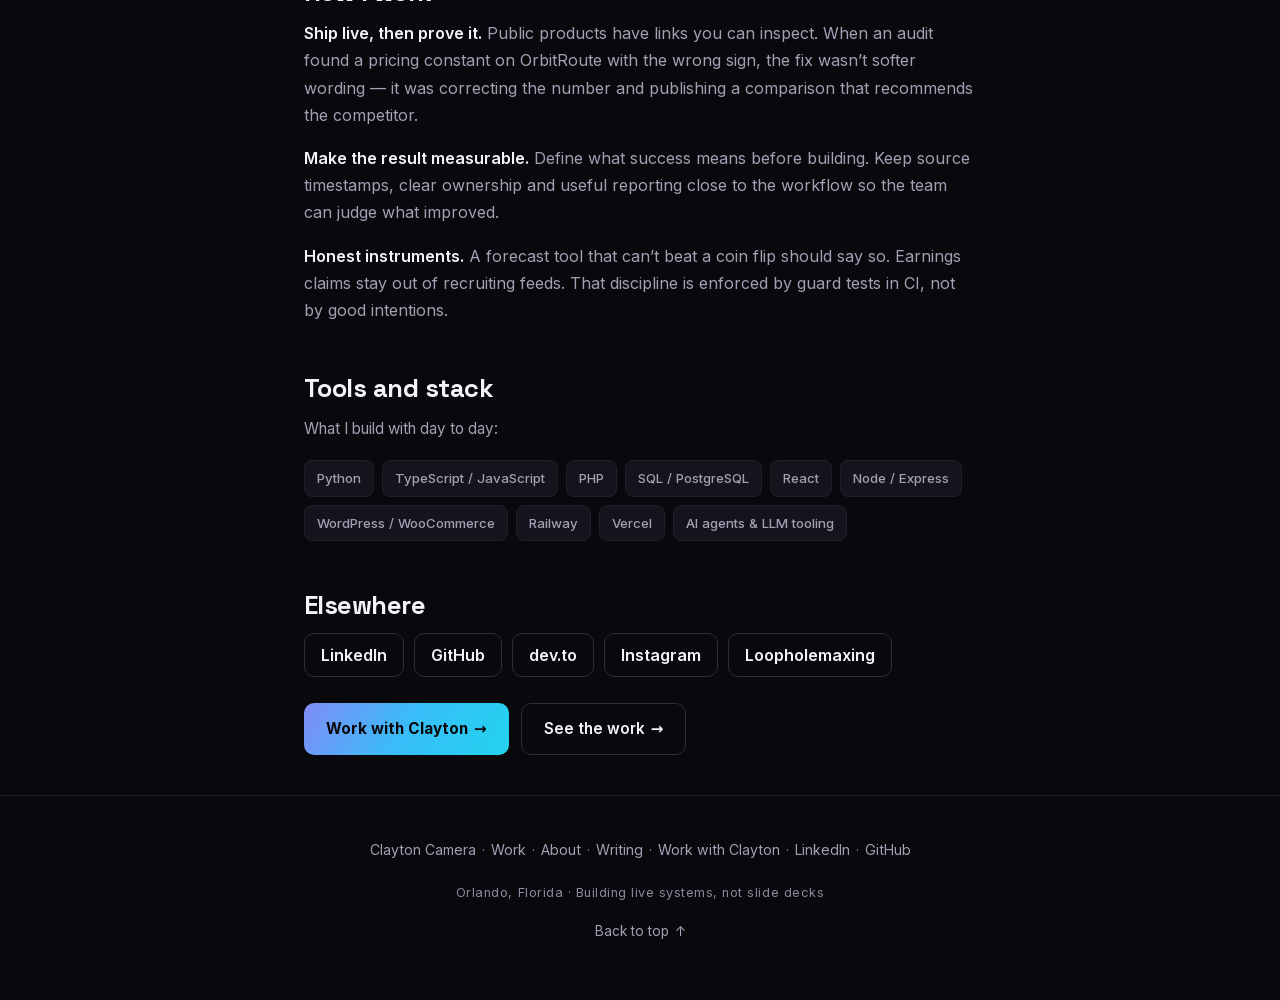
==== commit 4d37c6c4: "Self-host Inter + Space Grotesk (variable, latin + latin-ext); drop the Google Fonts requests - asse" ====
--- a/about/index.html
+++ b/about/index.html
@@ -25,11 +25,14 @@
   <meta property="og:description" content="Technical founder and software engineer in Orlando, Florida: ventures, timeline, how he works and the tools he builds with.">
   <meta property="og:url" content="https://claytoncamera.com/about/">
   <meta property="og:site_name" content="Clayton Camera">
-  <meta property="og:image" content="https://claytoncamera.com/assets/clayton-camera.jpg">
-  <meta name="twitter:card" content="summary">
+  <meta property="og:image" content="https://claytoncamera.com/assets/share-1200x630.jpg">
+  <meta property="og:image:width" content="1200">
+  <meta property="og:image:height" content="630">
+  <meta property="og:image:alt" content="Clayton Camera — technical founder and systems builder, Orlando, Florida">
+  <meta name="twitter:card" content="summary_large_image">
   <meta name="twitter:title" content="About Clayton Camera">
   <meta name="twitter:description" content="Technical founder and software engineer in Orlando, Florida: ventures, timeline and how he works.">
-  <meta name="twitter:image" content="https://claytoncamera.com/assets/clayton-camera.jpg">
+  <meta name="twitter:image" content="https://claytoncamera.com/assets/share-1200x630.jpg">
   <meta name="theme-color" content="#08080d">
   <link rel="icon" href="/assets/favicon-64.png" type="image/png">
   <link rel="apple-touch-icon" href="/assets/apple-touch-icon.png">
@@ -64,9 +67,9 @@
   }
   </script>
 
-  <link rel="preconnect" href="https://fonts.googleapis.com">
-  <link rel="preconnect" href="https://fonts.gstatic.com" crossorigin>
-  <link href="https://fonts.googleapis.com/css2?family=Inter:wght@400;500;600;700&family=Space+Grotesk:wght@500;600;700&display=swap" rel="stylesheet">
+  <link rel="preload" href="/assets/fonts/space-grotesk-latin.woff2" as="font" type="font/woff2" crossorigin>
+  <link rel="preload" href="/assets/fonts/inter-latin.woff2" as="font" type="font/woff2" crossorigin>
+  <link rel="stylesheet" href="/assets/fonts.css">
   <link rel="stylesheet" href="/assets/article.css">
 </head>
 <body>
--- a/assets/fonts.css
+++ b/assets/fonts.css
@@ -0,0 +1,47 @@
+/* assets/fonts.css — Inter + Space Grotesk, self-hosted (2026-10-31).
+   The four woff2 files are the variable-font Latin and Latin-Extended subsets Google Fonts
+   served for css2?family=Inter:wght@400;500;600;700&family=Space+Grotesk:wght@500;600;700
+   (Inter v20, Space Grotesk v22), with Google's own unicode-range per subset, so browsers fetch
+   only the subset a page uses (English pages: the two latin files, ~70 KB). Both families are
+   SIL Open Font License 1.1. The metric-matched 'Inter Fallback' / 'Space Grotesk Fallback'
+   faces stay in article.css and the homepage. */
+
+/* Inter — latin-ext (83 KB) */
+@font-face {
+  font-family: 'Inter';
+  font-style: normal;
+  font-weight: 400 700;
+  font-display: swap;
+  src: url('/assets/fonts/inter-latin-ext.woff2') format('woff2');
+  unicode-range: U+0100-02BA, U+02BD-02C5, U+02C7-02CC, U+02CE-02D7, U+02DD-02FF, U+0304, U+0308, U+0329, U+1D00-1DBF, U+1E00-1E9F, U+1EF2-1EFF, U+2020, U+20A0-20AB, U+20AD-20C4, U+2113, U+2C60-2C7F, U+A720-A7FF;
+}
+
+/* Inter — latin (47 KB) */
+@font-face {
+  font-family: 'Inter';
+  font-style: normal;
+  font-weight: 400 700;
+  font-display: swap;
+  src: url('/assets/fonts/inter-latin.woff2') format('woff2');
+  unicode-range: U+0000-00FF, U+0131, U+0152-0153, U+02BB-02BC, U+02C6, U+02DA, U+02DC, U+0304, U+0308, U+0329, U+2000-206F, U+20AC, U+2122, U+2191, U+2193, U+2212, U+2215, U+FEFF, U+FFFD;
+}
+
+/* Space Grotesk — latin-ext (18 KB) */
+@font-face {
+  font-family: 'Space Grotesk';
+  font-style: normal;
+  font-weight: 500 700;
+  font-display: swap;
+  src: url('/assets/fonts/space-grotesk-latin-ext.woff2') format('woff2');
+  unicode-range: U+0100-02BA, U+02BD-02C5, U+02C7-02CC, U+02CE-02D7, U+02DD-02FF, U+0304, U+0308, U+0329, U+1D00-1DBF, U+1E00-1E9F, U+1EF2-1EFF, U+2020, U+20A0-20AB, U+20AD-20C4, U+2113, U+2C60-2C7F, U+A720-A7FF;
+}
+
+/* Space Grotesk — latin (21 KB) */
+@font-face {
+  font-family: 'Space Grotesk';
+  font-style: normal;
+  font-weight: 500 700;
+  font-display: swap;
+  src: url('/assets/fonts/space-grotesk-latin.woff2') format('woff2');
+  unicode-range: U+0000-00FF, U+0131, U+0152-0153, U+02BB-02BC, U+02C6, U+02DA, U+02DC, U+0304, U+0308, U+0329, U+2000-206F, U+20AC, U+2122, U+2191, U+2193, U+2212, U+2215, U+FEFF, U+FFFD;
+}
